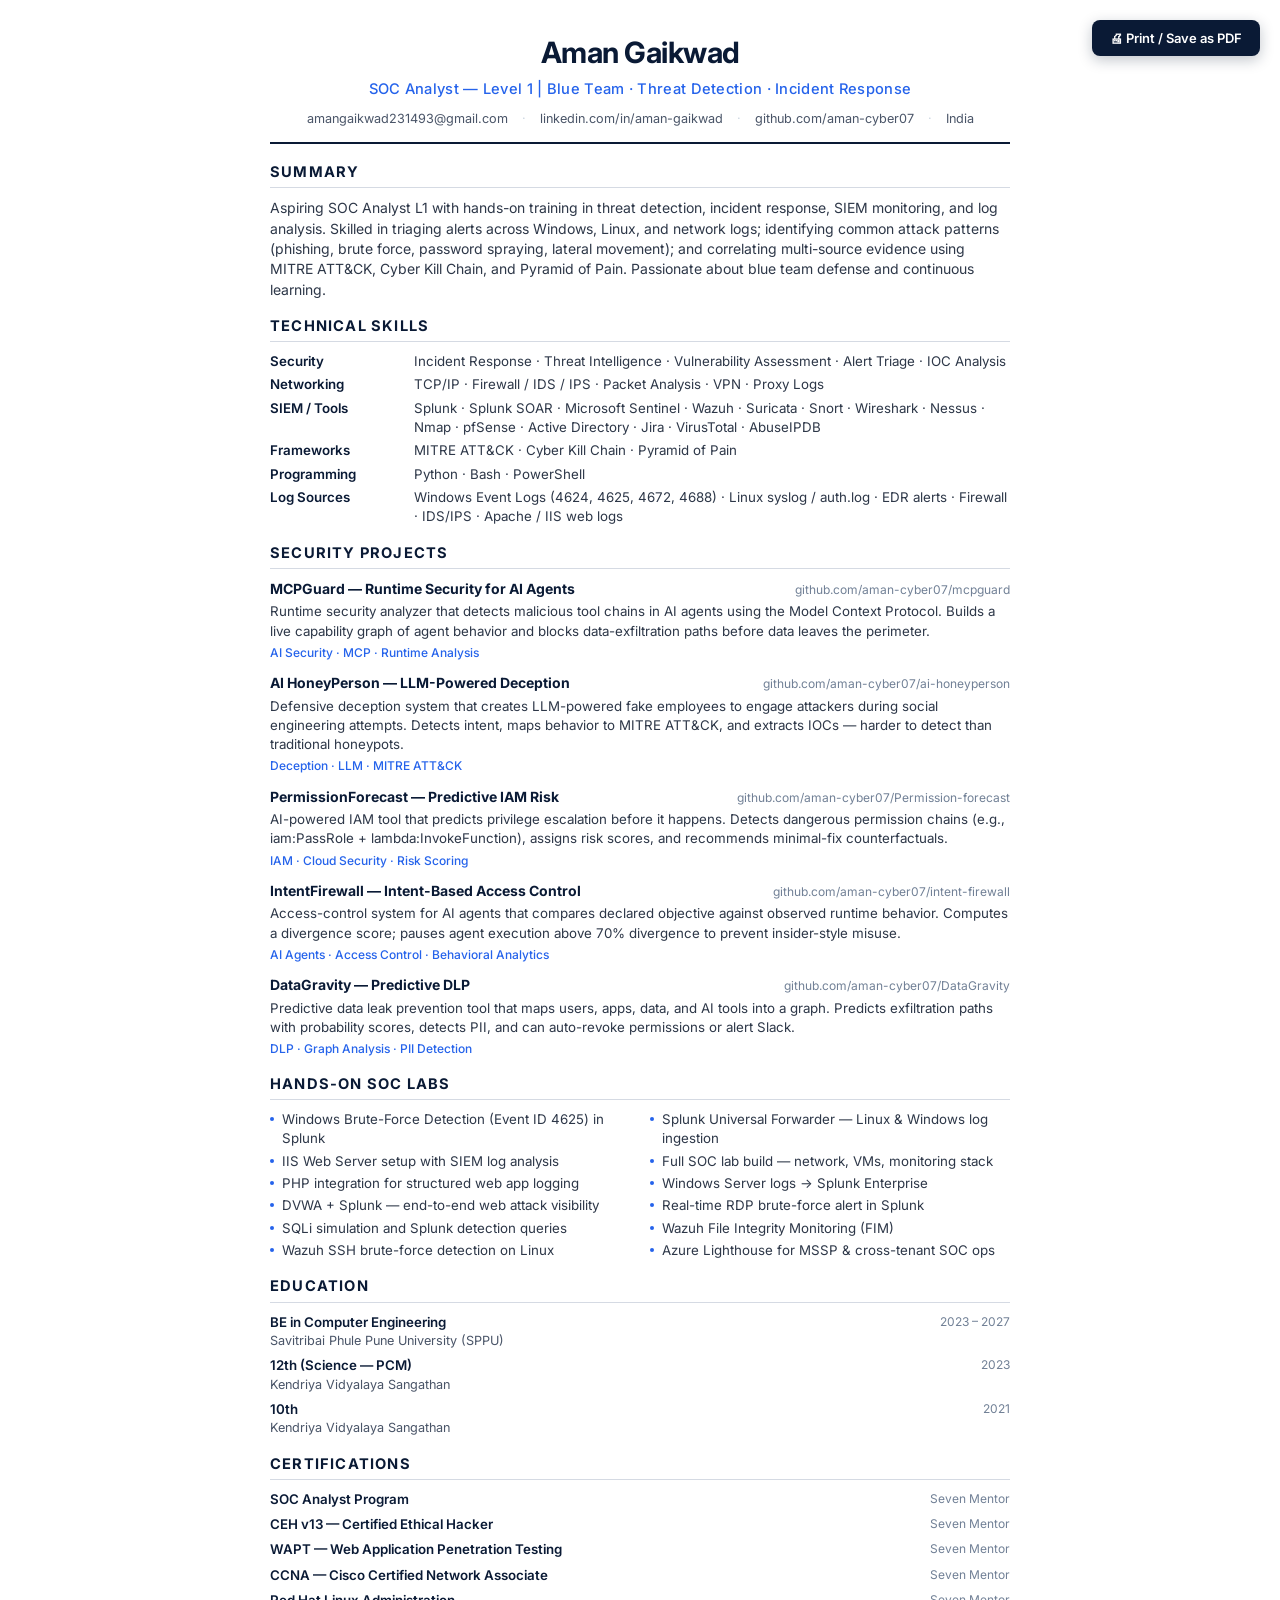
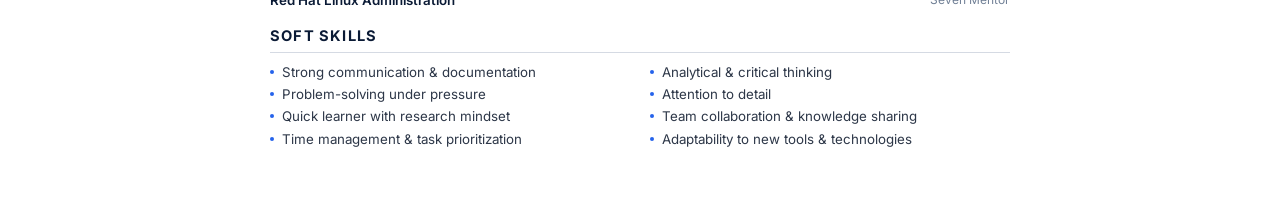
==== resume.html @ 291d3fa6 "Initial portfolio" ====
﻿<!DOCTYPE html>
<html lang="en">
<head>
<meta charset="UTF-8" />
<title>Aman Gaikwad — SOC Analyst L1</title>
<link href="https://fonts.googleapis.com/css2?family=Inter:wght@400;500;600;700&display=swap" rel="stylesheet">
<style>
  * { margin: 0; padding: 0; box-sizing: border-box; }
  @page { size: A4; margin: 12mm; }
  body {
    font-family: 'Inter', -apple-system, sans-serif;
    color: #1c2333;
    font-size: 10.5pt;
    line-height: 1.45;
    background: #fff;
    padding: 32px 40px;
    max-width: 820px;
    margin: 0 auto;
  }
  @media print {
    body { padding: 0; font-size: 10pt; }
    .no-print { display: none !important; }
  }

  header { text-align: center; border-bottom: 2px solid #0a1a35; padding-bottom: 14px; margin-bottom: 18px; }
  h1 { font-size: 22pt; font-weight: 700; letter-spacing: -0.5px; color: #0a1a35; margin-bottom: 4px; }
  .role { font-size: 11pt; font-weight: 500; color: #2563eb; letter-spacing: 0.3px; margin-bottom: 10px; }
  .contact { font-size: 9.5pt; color: #4a5568; display: flex; flex-wrap: wrap; justify-content: center; gap: 6px 14px; }
  .contact a { color: #4a5568; text-decoration: none; }
  .contact a:hover { color: #2563eb; }
  .contact .sep { color: #cbd5e0; }

  section { margin-bottom: 16px; }
  h2 {
    font-size: 11pt;
    font-weight: 700;
    letter-spacing: 1.2px;
    text-transform: uppercase;
    color: #0a1a35;
    border-bottom: 1px solid #d5dae3;
    padding-bottom: 4px;
    margin-bottom: 10px;
  }

  .summary { font-size: 10.5pt; color: #2d3748; }

  .skills { display: grid; grid-template-columns: 130px 1fr; gap: 4px 14px; }
  .skills dt { font-weight: 600; color: #0a1a35; font-size: 10pt; }
  .skills dd { color: #2d3748; font-size: 10pt; }

  .item { margin-bottom: 12px; }
  .item:last-child { margin-bottom: 0; }
  .item-head {
    display: flex;
    justify-content: space-between;
    align-items: baseline;
    gap: 10px;
    margin-bottom: 3px;
  }
  .item-title { font-weight: 700; color: #0a1a35; font-size: 10.5pt; }
  .item-meta { font-size: 9pt; color: #718096; }
  .item-desc { font-size: 10pt; color: #2d3748; margin-bottom: 3px; }
  .item-tags { font-size: 9pt; color: #2563eb; font-weight: 500; }

  .labs-grid {
    display: grid;
    grid-template-columns: 1fr 1fr;
    gap: 3px 20px;
    font-size: 10pt;
  }
  .labs-grid li {
    list-style: none;
    color: #2d3748;
    padding-left: 12px;
    position: relative;
  }
  .labs-grid li::before {
    content: '';
    position: absolute;
    left: 0; top: 7px;
    width: 4px; height: 4px;
    border-radius: 50%;
    background: #2563eb;
  }

  .edu-list { display: grid; gap: 6px; }
  .edu-item { display: flex; justify-content: space-between; gap: 10px; }
  .edu-title { font-weight: 600; color: #0a1a35; font-size: 10pt; }
  .edu-sub { color: #4a5568; font-size: 9.5pt; }
  .edu-meta { color: #718096; font-size: 9pt; white-space: nowrap; }

  .no-print {
    position: fixed;
    top: 20px;
    right: 20px;
    background: #0a1a35;
    color: #fff;
    border: none;
    padding: 10px 18px;
    border-radius: 8px;
    font-family: inherit;
    font-size: 13px;
    font-weight: 600;
    cursor: pointer;
    box-shadow: 0 4px 14px rgba(10,26,53,0.25);
    z-index: 999;
  }
  .no-print:hover { background: #142a4d; }
</style>
</head>
<body>

<button class="no-print" onclick="window.print()">🖨 Print / Save as PDF</button>

<header>
  <h1>Aman Gaikwad</h1>
  <div class="role">SOC Analyst — Level 1 | Blue Team · Threat Detection · Incident Response</div>
  <div class="contact">
    <a href="mailto:amangaikwad231493@gmail.com">amangaikwad231493@gmail.com</a>
    <span class="sep">·</span>
    <a href="https://www.linkedin.com/in/aman-gaikwad-a94353327" target="_blank">linkedin.com/in/aman-gaikwad</a>
    <span class="sep">·</span>
    <a href="https://github.com/aman-cyber07" target="_blank">github.com/aman-cyber07</a>
    <span class="sep">·</span>
    <span>India</span>
  </div>
</header>

<section>
  <h2>Summary</h2>
  <p class="summary">
    Aspiring SOC Analyst L1 with hands-on training in threat detection, incident response, SIEM monitoring, and log analysis. Skilled in triaging alerts across Windows, Linux, and network logs; identifying common attack patterns (phishing, brute force, password spraying, lateral movement); and correlating multi-source evidence using MITRE ATT&amp;CK, Cyber Kill Chain, and Pyramid of Pain. Passionate about blue team defense and continuous learning.
  </p>
</section>

<section>
  <h2>Technical Skills</h2>
  <dl class="skills">
    <dt>Security</dt>
    <dd>Incident Response · Threat Intelligence · Vulnerability Assessment · Alert Triage · IOC Analysis</dd>

    <dt>Networking</dt>
    <dd>TCP/IP · Firewall / IDS / IPS · Packet Analysis · VPN · Proxy Logs</dd>

    <dt>SIEM / Tools</dt>
    <dd>Splunk · Splunk SOAR · Microsoft Sentinel · Wazuh · Suricata · Snort · Wireshark · Nessus · Nmap · pfSense · Active Directory · Jira · VirusTotal · AbuseIPDB</dd>

    <dt>Frameworks</dt>
    <dd>MITRE ATT&amp;CK · Cyber Kill Chain · Pyramid of Pain</dd>

    <dt>Programming</dt>
    <dd>Python · Bash · PowerShell</dd>

    <dt>Log Sources</dt>
    <dd>Windows Event Logs (4624, 4625, 4672, 4688) · Linux syslog / auth.log · EDR alerts · Firewall · IDS/IPS · Apache / IIS web logs</dd>
  </dl>
</section>

<section>
  <h2>Security Projects</h2>

  <div class="item">
    <div class="item-head">
      <div class="item-title">MCPGuard — Runtime Security for AI Agents</div>
      <div class="item-meta">github.com/aman-cyber07/mcpguard</div>
    </div>
    <div class="item-desc">
      Runtime security analyzer that detects malicious tool chains in AI agents using the Model Context Protocol. Builds a live capability graph of agent behavior and blocks data-exfiltration paths before data leaves the perimeter.
    </div>
    <div class="item-tags">AI Security · MCP · Runtime Analysis</div>
  </div>

  <div class="item">
    <div class="item-head">
      <div class="item-title">AI HoneyPerson — LLM-Powered Deception</div>
      <div class="item-meta">github.com/aman-cyber07/ai-honeyperson</div>
    </div>
    <div class="item-desc">
      Defensive deception system that creates LLM-powered fake employees to engage attackers during social engineering attempts. Detects intent, maps behavior to MITRE ATT&amp;CK, and extracts IOCs — harder to detect than traditional honeypots.
    </div>
    <div class="item-tags">Deception · LLM · MITRE ATT&amp;CK</div>
  </div>

  <div class="item">
    <div class="item-head">
      <div class="item-title">PermissionForecast — Predictive IAM Risk</div>
      <div class="item-meta">github.com/aman-cyber07/Permission-forecast</div>
    </div>
    <div class="item-desc">
      AI-powered IAM tool that predicts privilege escalation before it happens. Detects dangerous permission chains (e.g., iam:PassRole + lambda:InvokeFunction), assigns risk scores, and recommends minimal-fix counterfactuals.
    </div>
    <div class="item-tags">IAM · Cloud Security · Risk Scoring</div>
  </div>

  <div class="item">
    <div class="item-head">
      <div class="item-title">IntentFirewall — Intent-Based Access Control</div>
      <div class="item-meta">github.com/aman-cyber07/intent-firewall</div>
    </div>
    <div class="item-desc">
      Access-control system for AI agents that compares declared objective against observed runtime behavior. Computes a divergence score; pauses agent execution above 70% divergence to prevent insider-style misuse.
    </div>
    <div class="item-tags">AI Agents · Access Control · Behavioral Analytics</div>
  </div>

  <div class="item">
    <div class="item-head">
      <div class="item-title">DataGravity — Predictive DLP</div>
      <div class="item-meta">github.com/aman-cyber07/DataGravity</div>
    </div>
    <div class="item-desc">
      Predictive data leak prevention tool that maps users, apps, data, and AI tools into a graph. Predicts exfiltration paths with probability scores, detects PII, and can auto-revoke permissions or alert Slack.
    </div>
    <div class="item-tags">DLP · Graph Analysis · PII Detection</div>
  </div>
</section>

<section>
  <h2>Hands-On SOC Labs</h2>
  <ul class="labs-grid">
    <li>Windows Brute-Force Detection (Event ID 4625) in Splunk</li>
    <li>Splunk Universal Forwarder — Linux &amp; Windows log ingestion</li>
    <li>IIS Web Server setup with SIEM log analysis</li>
    <li>Full SOC lab build — network, VMs, monitoring stack</li>
    <li>PHP integration for structured web app logging</li>
    <li>Windows Server logs → Splunk Enterprise</li>
    <li>DVWA + Splunk — end-to-end web attack visibility</li>
    <li>Real-time RDP brute-force alert in Splunk</li>
    <li>SQLi simulation and Splunk detection queries</li>
    <li>Wazuh File Integrity Monitoring (FIM)</li>
    <li>Wazuh SSH brute-force detection on Linux</li>
    <li>Azure Lighthouse for MSSP &amp; cross-tenant SOC ops</li>
  </ul>
</section>

<section>
  <h2>Education</h2>
  <div class="edu-list">
    <div class="edu-item">
      <div>
        <div class="edu-title">BE in Computer Engineering</div>
        <div class="edu-sub">Savitribai Phule Pune University (SPPU)</div>
      </div>
      <div class="edu-meta">2023 – 2027</div>
    </div>
    <div class="edu-item">
      <div>
        <div class="edu-title">12th (Science — PCM)</div>
        <div class="edu-sub">Kendriya Vidyalaya Sangathan</div>
      </div>
      <div class="edu-meta">2023</div>
    </div>
    <div class="edu-item">
      <div>
        <div class="edu-title">10th</div>
        <div class="edu-sub">Kendriya Vidyalaya Sangathan</div>
      </div>
      <div class="edu-meta">2021</div>
    </div>
  </div>
</section>

<section>
  <h2>Certifications</h2>
  <div class="edu-list">
    <div class="edu-item">
      <div class="edu-title">SOC Analyst Program</div>
      <div class="edu-meta">Seven Mentor</div>
    </div>
    <div class="edu-item">
      <div class="edu-title">CEH v13 — Certified Ethical Hacker</div>
      <div class="edu-meta">Seven Mentor</div>
    </div>
    <div class="edu-item">
      <div class="edu-title">WAPT — Web Application Penetration Testing</div>
      <div class="edu-meta">Seven Mentor</div>
    </div>
    <div class="edu-item">
      <div class="edu-title">CCNA — Cisco Certified Network Associate</div>
      <div class="edu-meta">Seven Mentor</div>
    </div>
    <div class="edu-item">
      <div class="edu-title">Red Hat Linux Administration</div>
      <div class="edu-meta">Seven Mentor</div>
    </div>
  </div>
</section>


<!-- SOFT SKILLS -->
<section>
  <h2>Soft Skills</h2>
  <ul class="labs-grid">
    <li>Strong communication &amp; documentation</li>
    <li>Analytical &amp; critical thinking</li>
    <li>Problem-solving under pressure</li>
    <li>Attention to detail</li>
    <li>Quick learner with research mindset</li>
    <li>Team collaboration &amp; knowledge sharing</li>
    <li>Time management &amp; task prioritization</li>
    <li>Adaptability to new tools &amp; technologies</li>
  </ul>
</section>
</body>
</html>
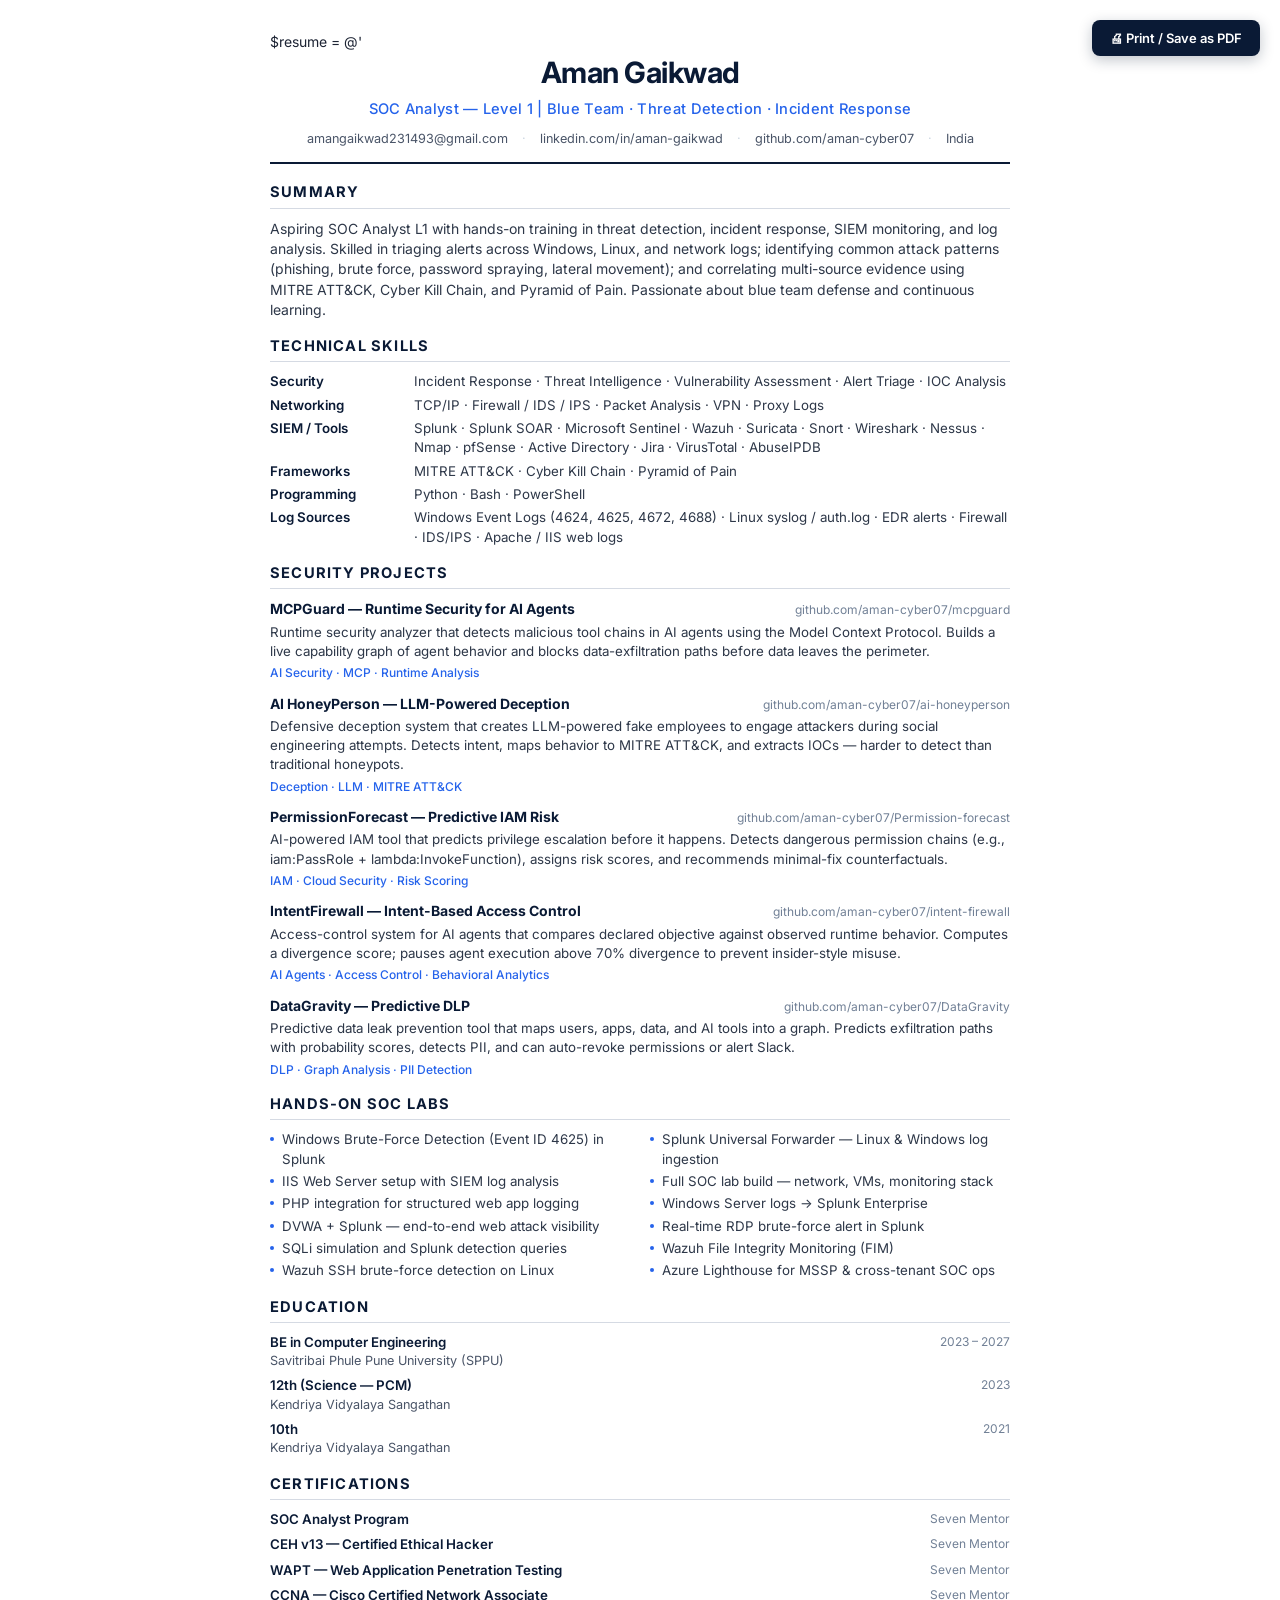
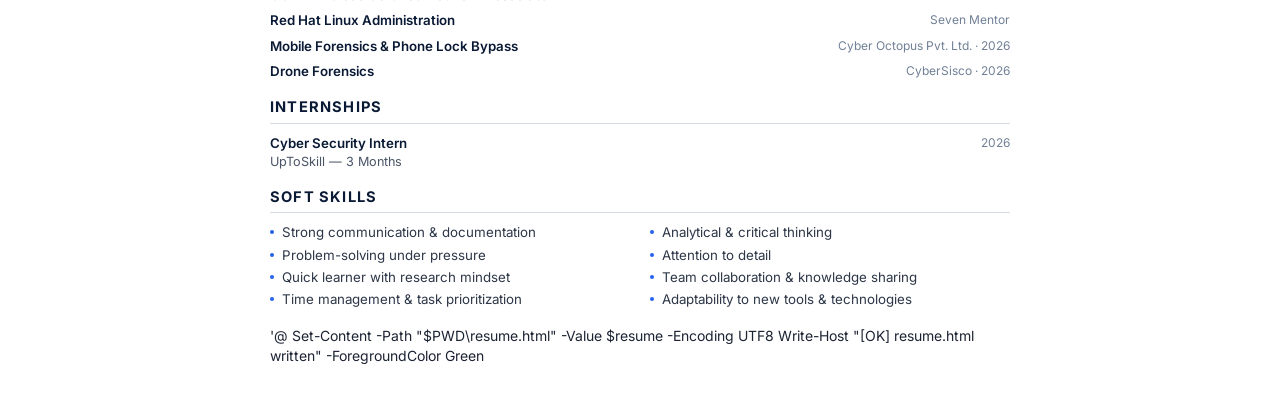
==== commit 8d44b3b9: "Update resume.html" ====
--- a/resume.html
+++ b/resume.html
@@ -1,4 +1,5 @@
-﻿<!DOCTYPE html>
+$resume = @'
+<!DOCTYPE html>
 <html lang="en">
 <head>
 <meta charset="UTF-8" />
@@ -7,104 +8,36 @@
 <style>
   * { margin: 0; padding: 0; box-sizing: border-box; }
   @page { size: A4; margin: 12mm; }
-  body {
-    font-family: 'Inter', -apple-system, sans-serif;
-    color: #1c2333;
-    font-size: 10.5pt;
-    line-height: 1.45;
-    background: #fff;
-    padding: 32px 40px;
-    max-width: 820px;
-    margin: 0 auto;
-  }
-  @media print {
-    body { padding: 0; font-size: 10pt; }
-    .no-print { display: none !important; }
-  }
-
+  body { font-family: 'Inter', -apple-system, sans-serif; color: #1c2333; font-size: 10.5pt; line-height: 1.45; background: #fff; padding: 32px 40px; max-width: 820px; margin: 0 auto; }
+  @media print { body { padding: 0; font-size: 10pt; } .no-print { display: none !important; } }
   header { text-align: center; border-bottom: 2px solid #0a1a35; padding-bottom: 14px; margin-bottom: 18px; }
   h1 { font-size: 22pt; font-weight: 700; letter-spacing: -0.5px; color: #0a1a35; margin-bottom: 4px; }
   .role { font-size: 11pt; font-weight: 500; color: #2563eb; letter-spacing: 0.3px; margin-bottom: 10px; }
   .contact { font-size: 9.5pt; color: #4a5568; display: flex; flex-wrap: wrap; justify-content: center; gap: 6px 14px; }
   .contact a { color: #4a5568; text-decoration: none; }
-  .contact a:hover { color: #2563eb; }
   .contact .sep { color: #cbd5e0; }
-
   section { margin-bottom: 16px; }
-  h2 {
-    font-size: 11pt;
-    font-weight: 700;
-    letter-spacing: 1.2px;
-    text-transform: uppercase;
-    color: #0a1a35;
-    border-bottom: 1px solid #d5dae3;
-    padding-bottom: 4px;
-    margin-bottom: 10px;
-  }
-
+  h2 { font-size: 11pt; font-weight: 700; letter-spacing: 1.2px; text-transform: uppercase; color: #0a1a35; border-bottom: 1px solid #d5dae3; padding-bottom: 4px; margin-bottom: 10px; }
   .summary { font-size: 10.5pt; color: #2d3748; }
-
   .skills { display: grid; grid-template-columns: 130px 1fr; gap: 4px 14px; }
   .skills dt { font-weight: 600; color: #0a1a35; font-size: 10pt; }
   .skills dd { color: #2d3748; font-size: 10pt; }
-
   .item { margin-bottom: 12px; }
   .item:last-child { margin-bottom: 0; }
-  .item-head {
-    display: flex;
-    justify-content: space-between;
-    align-items: baseline;
-    gap: 10px;
-    margin-bottom: 3px;
-  }
+  .item-head { display: flex; justify-content: space-between; align-items: baseline; gap: 10px; margin-bottom: 3px; }
   .item-title { font-weight: 700; color: #0a1a35; font-size: 10.5pt; }
   .item-meta { font-size: 9pt; color: #718096; }
   .item-desc { font-size: 10pt; color: #2d3748; margin-bottom: 3px; }
   .item-tags { font-size: 9pt; color: #2563eb; font-weight: 500; }
-
-  .labs-grid {
-    display: grid;
-    grid-template-columns: 1fr 1fr;
-    gap: 3px 20px;
-    font-size: 10pt;
-  }
-  .labs-grid li {
-    list-style: none;
-    color: #2d3748;
-    padding-left: 12px;
-    position: relative;
-  }
-  .labs-grid li::before {
-    content: '';
-    position: absolute;
-    left: 0; top: 7px;
-    width: 4px; height: 4px;
-    border-radius: 50%;
-    background: #2563eb;
-  }
-
+  .labs-grid { display: grid; grid-template-columns: 1fr 1fr; gap: 3px 20px; font-size: 10pt; }
+  .labs-grid li { list-style: none; color: #2d3748; padding-left: 12px; position: relative; }
+  .labs-grid li::before { content: ''; position: absolute; left: 0; top: 7px; width: 4px; height: 4px; border-radius: 50%; background: #2563eb; }
   .edu-list { display: grid; gap: 6px; }
   .edu-item { display: flex; justify-content: space-between; gap: 10px; }
   .edu-title { font-weight: 600; color: #0a1a35; font-size: 10pt; }
   .edu-sub { color: #4a5568; font-size: 9.5pt; }
   .edu-meta { color: #718096; font-size: 9pt; white-space: nowrap; }
-
-  .no-print {
-    position: fixed;
-    top: 20px;
-    right: 20px;
-    background: #0a1a35;
-    color: #fff;
-    border: none;
-    padding: 10px 18px;
-    border-radius: 8px;
-    font-family: inherit;
-    font-size: 13px;
-    font-weight: 600;
-    cursor: pointer;
-    box-shadow: 0 4px 14px rgba(10,26,53,0.25);
-    z-index: 999;
-  }
+  .no-print { position: fixed; top: 20px; right: 20px; background: #0a1a35; color: #fff; border: none; padding: 10px 18px; border-radius: 8px; font-family: inherit; font-size: 13px; font-weight: 600; cursor: pointer; box-shadow: 0 4px 14px rgba(10,26,53,0.25); z-index: 999; }
   .no-print:hover { background: #142a4d; }
 </style>
 </head>
@@ -128,9 +61,7 @@
 
 <section>
   <h2>Summary</h2>
-  <p class="summary">
-    Aspiring SOC Analyst L1 with hands-on training in threat detection, incident response, SIEM monitoring, and log analysis. Skilled in triaging alerts across Windows, Linux, and network logs; identifying common attack patterns (phishing, brute force, password spraying, lateral movement); and correlating multi-source evidence using MITRE ATT&amp;CK, Cyber Kill Chain, and Pyramid of Pain. Passionate about blue team defense and continuous learning.
-  </p>
+  <p class="summary">Aspiring SOC Analyst L1 with hands-on training in threat detection, incident response, SIEM monitoring, and log analysis. Skilled in triaging alerts across Windows, Linux, and network logs; identifying common attack patterns (phishing, brute force, password spraying, lateral movement); and correlating multi-source evidence using MITRE ATT&amp;CK, Cyber Kill Chain, and Pyramid of Pain. Passionate about blue team defense and continuous learning.</p>
 </section>
 
 <section>
@@ -138,19 +69,14 @@
   <dl class="skills">
     <dt>Security</dt>
     <dd>Incident Response · Threat Intelligence · Vulnerability Assessment · Alert Triage · IOC Analysis</dd>
-
     <dt>Networking</dt>
     <dd>TCP/IP · Firewall / IDS / IPS · Packet Analysis · VPN · Proxy Logs</dd>
-
     <dt>SIEM / Tools</dt>
     <dd>Splunk · Splunk SOAR · Microsoft Sentinel · Wazuh · Suricata · Snort · Wireshark · Nessus · Nmap · pfSense · Active Directory · Jira · VirusTotal · AbuseIPDB</dd>
-
     <dt>Frameworks</dt>
     <dd>MITRE ATT&amp;CK · Cyber Kill Chain · Pyramid of Pain</dd>
-
     <dt>Programming</dt>
     <dd>Python · Bash · PowerShell</dd>
-
     <dt>Log Sources</dt>
     <dd>Windows Event Logs (4624, 4625, 4672, 4688) · Linux syslog / auth.log · EDR alerts · Firewall · IDS/IPS · Apache / IIS web logs</dd>
   </dl>
@@ -158,59 +84,29 @@
 
 <section>
   <h2>Security Projects</h2>
-
   <div class="item">
-    <div class="item-head">
-      <div class="item-title">MCPGuard — Runtime Security for AI Agents</div>
-      <div class="item-meta">github.com/aman-cyber07/mcpguard</div>
-    </div>
-    <div class="item-desc">
-      Runtime security analyzer that detects malicious tool chains in AI agents using the Model Context Protocol. Builds a live capability graph of agent behavior and blocks data-exfiltration paths before data leaves the perimeter.
-    </div>
+    <div class="item-head"><div class="item-title">MCPGuard — Runtime Security for AI Agents</div><div class="item-meta">github.com/aman-cyber07/mcpguard</div></div>
+    <div class="item-desc">Runtime security analyzer that detects malicious tool chains in AI agents using the Model Context Protocol. Builds a live capability graph of agent behavior and blocks data-exfiltration paths before data leaves the perimeter.</div>
     <div class="item-tags">AI Security · MCP · Runtime Analysis</div>
   </div>
-
   <div class="item">
-    <div class="item-head">
-      <div class="item-title">AI HoneyPerson — LLM-Powered Deception</div>
-      <div class="item-meta">github.com/aman-cyber07/ai-honeyperson</div>
-    </div>
-    <div class="item-desc">
-      Defensive deception system that creates LLM-powered fake employees to engage attackers during social engineering attempts. Detects intent, maps behavior to MITRE ATT&amp;CK, and extracts IOCs — harder to detect than traditional honeypots.
-    </div>
+    <div class="item-head"><div class="item-title">AI HoneyPerson — LLM-Powered Deception</div><div class="item-meta">github.com/aman-cyber07/ai-honeyperson</div></div>
+    <div class="item-desc">Defensive deception system that creates LLM-powered fake employees to engage attackers during social engineering attempts. Detects intent, maps behavior to MITRE ATT&amp;CK, and extracts IOCs — harder to detect than traditional honeypots.</div>
     <div class="item-tags">Deception · LLM · MITRE ATT&amp;CK</div>
   </div>
-
   <div class="item">
-    <div class="item-head">
-      <div class="item-title">PermissionForecast — Predictive IAM Risk</div>
-      <div class="item-meta">github.com/aman-cyber07/Permission-forecast</div>
-    </div>
-    <div class="item-desc">
-      AI-powered IAM tool that predicts privilege escalation before it happens. Detects dangerous permission chains (e.g., iam:PassRole + lambda:InvokeFunction), assigns risk scores, and recommends minimal-fix counterfactuals.
-    </div>
+    <div class="item-head"><div class="item-title">PermissionForecast — Predictive IAM Risk</div><div class="item-meta">github.com/aman-cyber07/Permission-forecast</div></div>
+    <div class="item-desc">AI-powered IAM tool that predicts privilege escalation before it happens. Detects dangerous permission chains (e.g., iam:PassRole + lambda:InvokeFunction), assigns risk scores, and recommends minimal-fix counterfactuals.</div>
     <div class="item-tags">IAM · Cloud Security · Risk Scoring</div>
   </div>
-
   <div class="item">
-    <div class="item-head">
-      <div class="item-title">IntentFirewall — Intent-Based Access Control</div>
-      <div class="item-meta">github.com/aman-cyber07/intent-firewall</div>
-    </div>
-    <div class="item-desc">
-      Access-control system for AI agents that compares declared objective against observed runtime behavior. Computes a divergence score; pauses agent execution above 70% divergence to prevent insider-style misuse.
-    </div>
+    <div class="item-head"><div class="item-title">IntentFirewall — Intent-Based Access Control</div><div class="item-meta">github.com/aman-cyber07/intent-firewall</div></div>
+    <div class="item-desc">Access-control system for AI agents that compares declared objective against observed runtime behavior. Computes a divergence score; pauses agent execution above 70% divergence to prevent insider-style misuse.</div>
     <div class="item-tags">AI Agents · Access Control · Behavioral Analytics</div>
   </div>
-
   <div class="item">
-    <div class="item-head">
-      <div class="item-title">DataGravity — Predictive DLP</div>
-      <div class="item-meta">github.com/aman-cyber07/DataGravity</div>
-    </div>
-    <div class="item-desc">
-      Predictive data leak prevention tool that maps users, apps, data, and AI tools into a graph. Predicts exfiltration paths with probability scores, detects PII, and can auto-revoke permissions or alert Slack.
-    </div>
+    <div class="item-head"><div class="item-title">DataGravity — Predictive DLP</div><div class="item-meta">github.com/aman-cyber07/DataGravity</div></div>
+    <div class="item-desc">Predictive data leak prevention tool that maps users, apps, data, and AI tools into a graph. Predicts exfiltration paths with probability scores, detects PII, and can auto-revoke permissions or alert Slack.</div>
     <div class="item-tags">DLP · Graph Analysis · PII Detection</div>
   </div>
 </section>
@@ -236,58 +132,32 @@
 <section>
   <h2>Education</h2>
   <div class="edu-list">
-    <div class="edu-item">
-      <div>
-        <div class="edu-title">BE in Computer Engineering</div>
-        <div class="edu-sub">Savitribai Phule Pune University (SPPU)</div>
-      </div>
-      <div class="edu-meta">2023 – 2027</div>
-    </div>
-    <div class="edu-item">
-      <div>
-        <div class="edu-title">12th (Science — PCM)</div>
-        <div class="edu-sub">Kendriya Vidyalaya Sangathan</div>
-      </div>
-      <div class="edu-meta">2023</div>
-    </div>
-    <div class="edu-item">
-      <div>
-        <div class="edu-title">10th</div>
-        <div class="edu-sub">Kendriya Vidyalaya Sangathan</div>
-      </div>
-      <div class="edu-meta">2021</div>
-    </div>
+    <div class="edu-item"><div><div class="edu-title">BE in Computer Engineering</div><div class="edu-sub">Savitribai Phule Pune University (SPPU)</div></div><div class="edu-meta">2023 – 2027</div></div>
+    <div class="edu-item"><div><div class="edu-title">12th (Science — PCM)</div><div class="edu-sub">Kendriya Vidyalaya Sangathan</div></div><div class="edu-meta">2023</div></div>
+    <div class="edu-item"><div><div class="edu-title">10th</div><div class="edu-sub">Kendriya Vidyalaya Sangathan</div></div><div class="edu-meta">2021</div></div>
   </div>
 </section>
 
 <section>
   <h2>Certifications</h2>
   <div class="edu-list">
-    <div class="edu-item">
-      <div class="edu-title">SOC Analyst Program</div>
-      <div class="edu-meta">Seven Mentor</div>
-    </div>
-    <div class="edu-item">
-      <div class="edu-title">CEH v13 — Certified Ethical Hacker</div>
-      <div class="edu-meta">Seven Mentor</div>
-    </div>
-    <div class="edu-item">
-      <div class="edu-title">WAPT — Web Application Penetration Testing</div>
-      <div class="edu-meta">Seven Mentor</div>
-    </div>
-    <div class="edu-item">
-      <div class="edu-title">CCNA — Cisco Certified Network Associate</div>
-      <div class="edu-meta">Seven Mentor</div>
-    </div>
-    <div class="edu-item">
-      <div class="edu-title">Red Hat Linux Administration</div>
-      <div class="edu-meta">Seven Mentor</div>
-    </div>
+    <div class="edu-item"><div class="edu-title">SOC Analyst Program</div><div class="edu-meta">Seven Mentor</div></div>
+    <div class="edu-item"><div class="edu-title">CEH v13 — Certified Ethical Hacker</div><div class="edu-meta">Seven Mentor</div></div>
+    <div class="edu-item"><div class="edu-title">WAPT — Web Application Penetration Testing</div><div class="edu-meta">Seven Mentor</div></div>
+    <div class="edu-item"><div class="edu-title">CCNA — Cisco Certified Network Associate</div><div class="edu-meta">Seven Mentor</div></div>
+    <div class="edu-item"><div class="edu-title">Red Hat Linux Administration</div><div class="edu-meta">Seven Mentor</div></div>
+    <div class="edu-item"><div class="edu-title">Mobile Forensics &amp; Phone Lock Bypass</div><div class="edu-meta">Cyber Octopus Pvt. Ltd. · 2026</div></div>
+    <div class="edu-item"><div class="edu-title">Drone Forensics</div><div class="edu-meta">CyberSisco · 2026</div></div>
   </div>
 </section>
 
+<section>
+  <h2>Internships</h2>
+  <div class="edu-list">
+    <div class="edu-item"><div><div class="edu-title">Cyber Security Intern</div><div class="edu-sub">UpToSkill — 3 Months</div></div><div class="edu-meta">2026</div></div>
+  </div>
+</section>
 
-<!-- SOFT SKILLS -->
 <section>
   <h2>Soft Skills</h2>
   <ul class="labs-grid">
@@ -301,7 +171,10 @@
     <li>Adaptability to new tools &amp; technologies</li>
   </ul>
 </section>
+
 </body>
 </html>
+'@
 
-
+Set-Content -Path "$PWD\resume.html" -Value $resume -Encoding UTF8
+Write-Host "[OK] resume.html written" -ForegroundColor Green
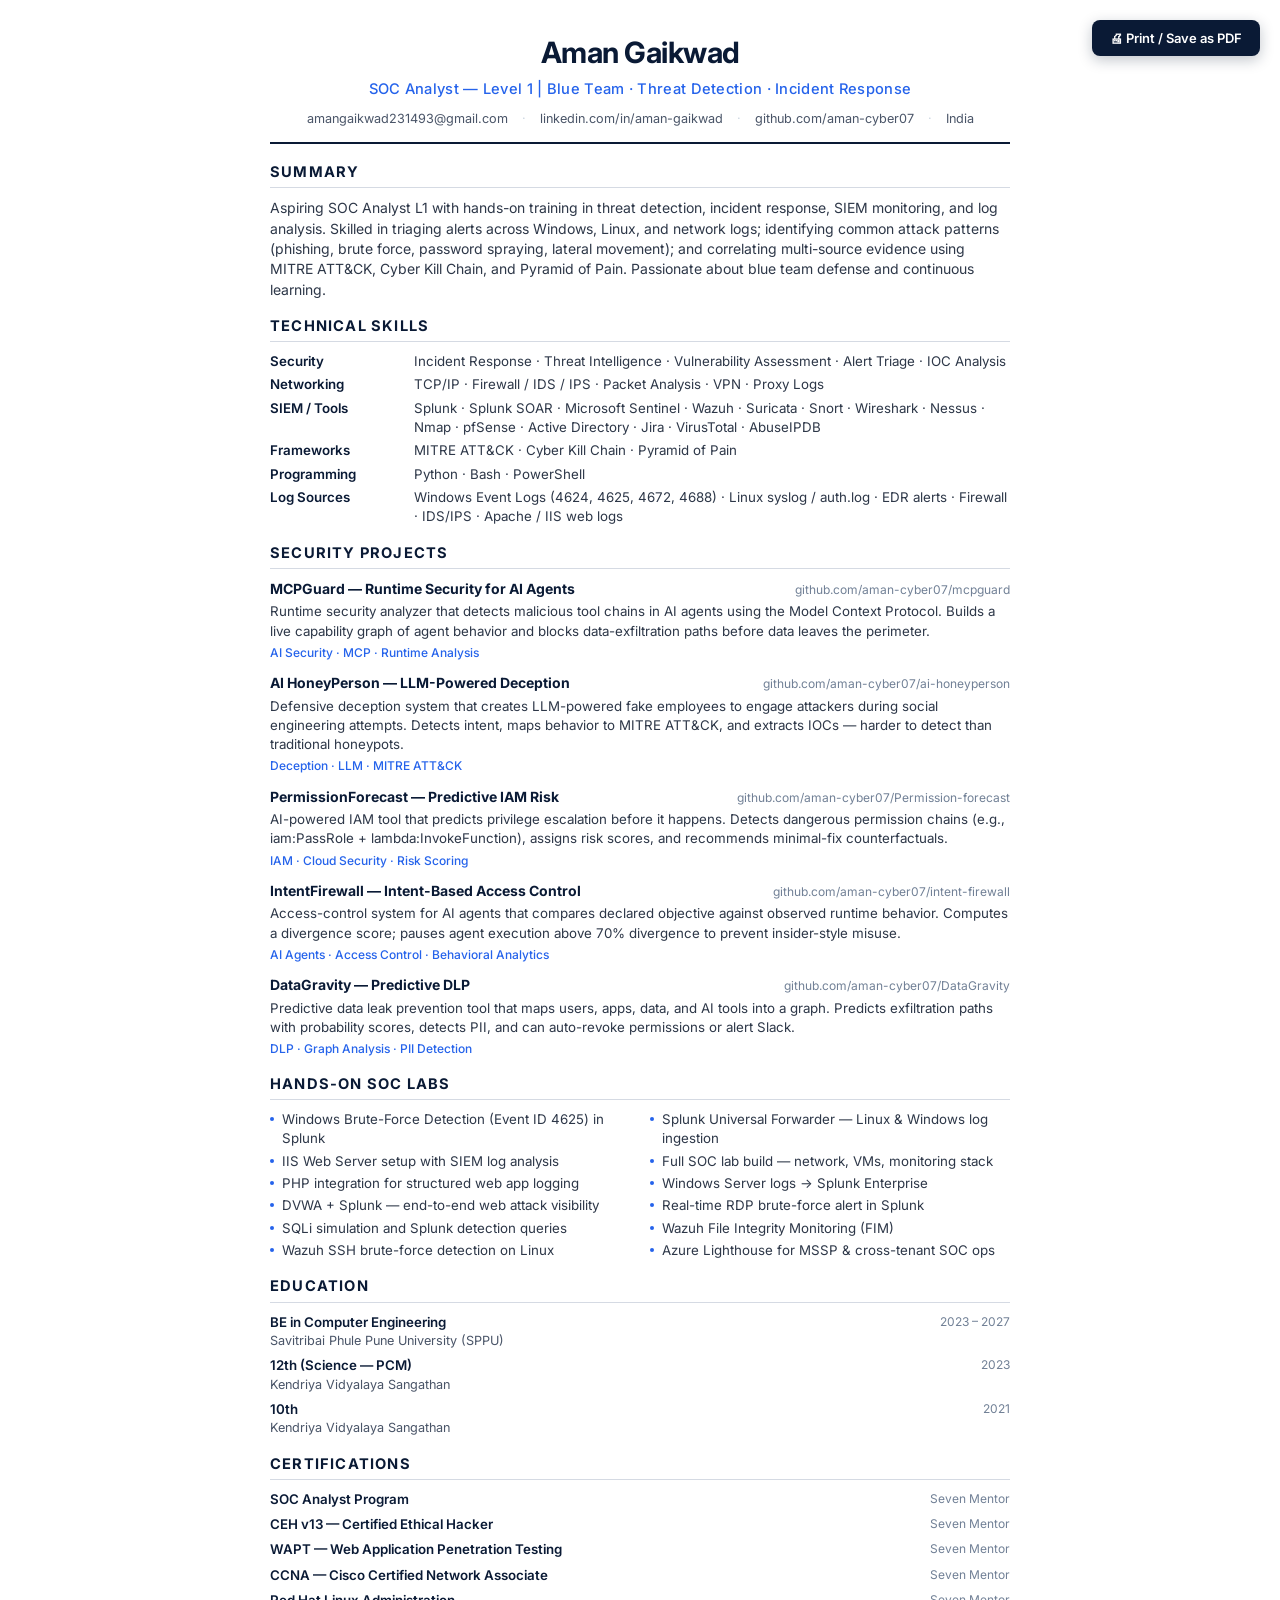
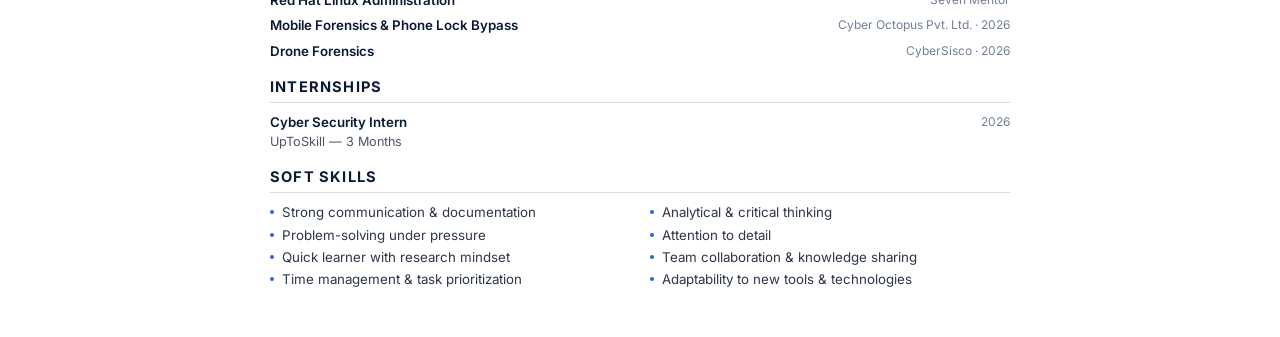
==== commit bc8a88be: "Update resume.html" ====
--- a/resume.html
+++ b/resume.html
@@ -1,4 +1,3 @@
-$resume = @'
 <!DOCTYPE html>
 <html lang="en">
 <head>
@@ -174,7 +173,3 @@
 
 </body>
 </html>
-'@
-
-Set-Content -Path "$PWD\resume.html" -Value $resume -Encoding UTF8
-Write-Host "[OK] resume.html written" -ForegroundColor Green
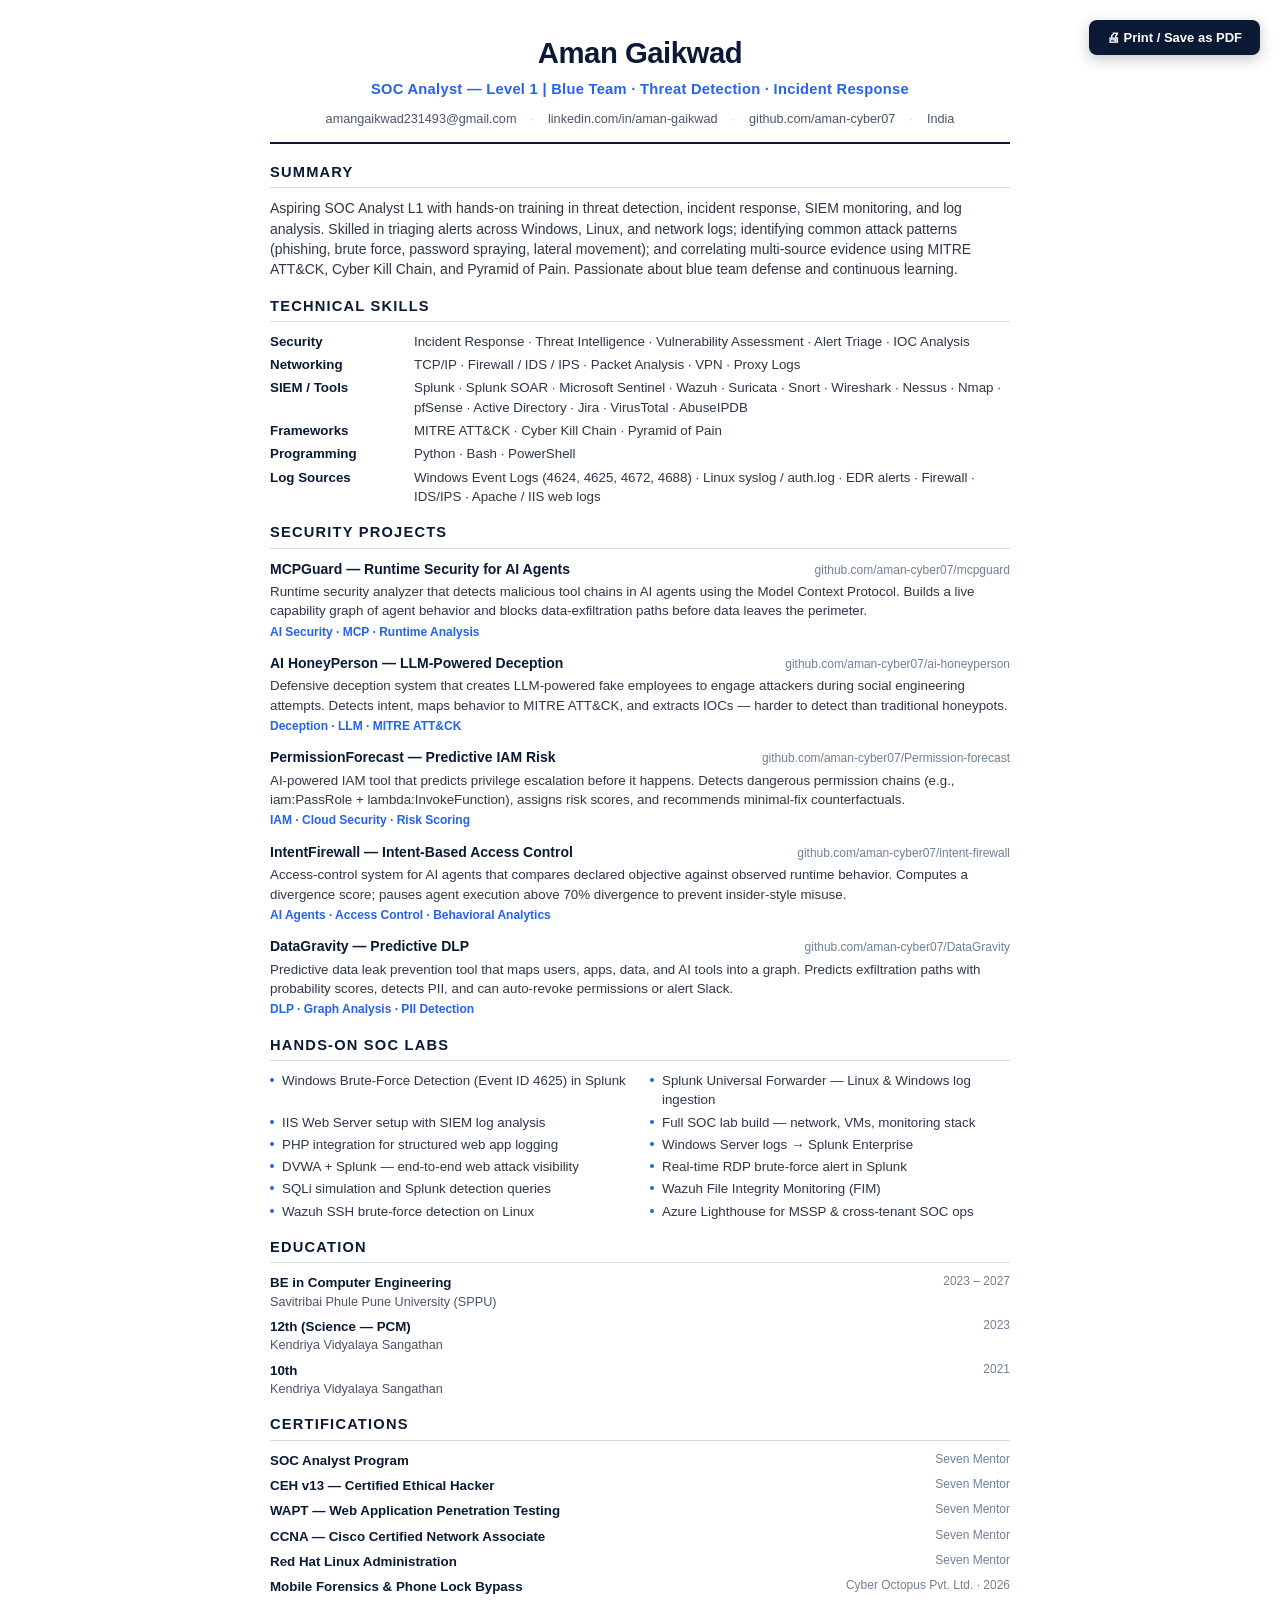
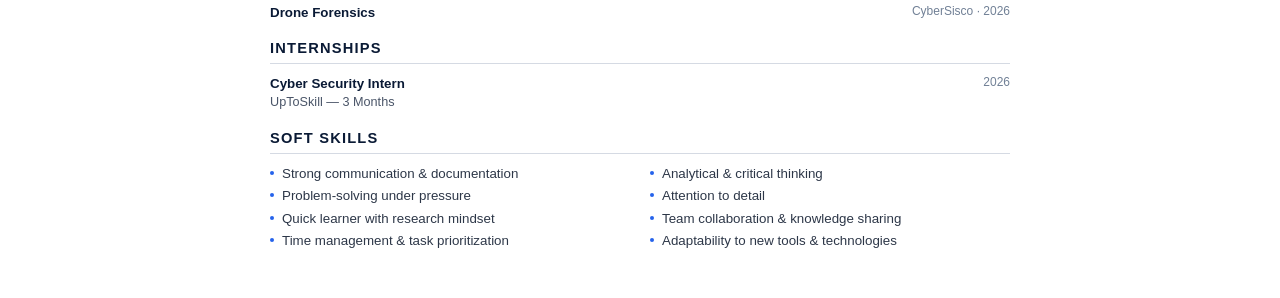
==== commit beb32f8e: "Update resume.html" ====
--- a/resume.html
+++ b/resume.html
@@ -3,40 +3,144 @@
 <head>
 <meta charset="UTF-8" />
 <title>Aman Gaikwad — SOC Analyst L1</title>
-<link href="https://fonts.googleapis.com/css2?family=Inter:wght@400;500;600;700&display=swap" rel="stylesheet">
 <style>
   * { margin: 0; padding: 0; box-sizing: border-box; }
   @page { size: A4; margin: 12mm; }
-  body { font-family: 'Inter', -apple-system, sans-serif; color: #1c2333; font-size: 10.5pt; line-height: 1.45; background: #fff; padding: 32px 40px; max-width: 820px; margin: 0 auto; }
-  @media print { body { padding: 0; font-size: 10pt; } .no-print { display: none !important; } }
-  header { text-align: center; border-bottom: 2px solid #0a1a35; padding-bottom: 14px; margin-bottom: 18px; }
-  h1 { font-size: 22pt; font-weight: 700; letter-spacing: -0.5px; color: #0a1a35; margin-bottom: 4px; }
-  .role { font-size: 11pt; font-weight: 500; color: #2563eb; letter-spacing: 0.3px; margin-bottom: 10px; }
-  .contact { font-size: 9.5pt; color: #4a5568; display: flex; flex-wrap: wrap; justify-content: center; gap: 6px 14px; }
+  body {
+    font-family: 'Calibri', 'Segoe UI', 'Helvetica Neue', Arial, sans-serif;
+    color: #1c2333;
+    font-size: 10.5pt;
+    line-height: 1.45;
+    background: #fff;
+    padding: 32px 40px;
+    max-width: 820px;
+    margin: 0 auto;
+  }
+  @media print {
+    body { padding: 0; font-size: 10pt; }
+    .no-print { display: none !important; }
+  }
+
+  /* HEADER */
+  header {
+    text-align: center;
+    border-bottom: 2px solid #0a1a35;
+    padding-bottom: 14px;
+    margin-bottom: 18px;
+  }
+  h1 {
+    font-size: 22pt;
+    font-weight: 700;
+    letter-spacing: -0.5px;
+    color: #0a1a35;
+    margin-bottom: 4px;
+  }
+  .role {
+    font-size: 11pt;
+    font-weight: 600;
+    color: #2563eb;
+    letter-spacing: 0.3px;
+    margin-bottom: 10px;
+  }
+  .contact {
+    font-size: 9.5pt;
+    color: #4a5568;
+    display: flex;
+    flex-wrap: wrap;
+    justify-content: center;
+    gap: 6px 14px;
+  }
   .contact a { color: #4a5568; text-decoration: none; }
   .contact .sep { color: #cbd5e0; }
+
+  /* SECTIONS */
   section { margin-bottom: 16px; }
-  h2 { font-size: 11pt; font-weight: 700; letter-spacing: 1.2px; text-transform: uppercase; color: #0a1a35; border-bottom: 1px solid #d5dae3; padding-bottom: 4px; margin-bottom: 10px; }
+  h2 {
+    font-size: 11pt;
+    font-weight: 700;
+    letter-spacing: 1.2px;
+    text-transform: uppercase;
+    color: #0a1a35;
+    border-bottom: 1px solid #d5dae3;
+    padding-bottom: 4px;
+    margin-bottom: 10px;
+  }
+
+  /* SUMMARY */
   .summary { font-size: 10.5pt; color: #2d3748; }
-  .skills { display: grid; grid-template-columns: 130px 1fr; gap: 4px 14px; }
-  .skills dt { font-weight: 600; color: #0a1a35; font-size: 10pt; }
+
+  /* SKILLS GRID */
+  .skills {
+    display: grid;
+    grid-template-columns: 130px 1fr;
+    gap: 4px 14px;
+  }
+  .skills dt { font-weight: 700; color: #0a1a35; font-size: 10pt; }
   .skills dd { color: #2d3748; font-size: 10pt; }
+
+  /* PROJECTS */
   .item { margin-bottom: 12px; }
   .item:last-child { margin-bottom: 0; }
-  .item-head { display: flex; justify-content: space-between; align-items: baseline; gap: 10px; margin-bottom: 3px; }
+  .item-head {
+    display: flex;
+    justify-content: space-between;
+    align-items: baseline;
+    gap: 10px;
+    margin-bottom: 3px;
+  }
   .item-title { font-weight: 700; color: #0a1a35; font-size: 10.5pt; }
   .item-meta { font-size: 9pt; color: #718096; }
   .item-desc { font-size: 10pt; color: #2d3748; margin-bottom: 3px; }
-  .item-tags { font-size: 9pt; color: #2563eb; font-weight: 500; }
-  .labs-grid { display: grid; grid-template-columns: 1fr 1fr; gap: 3px 20px; font-size: 10pt; }
-  .labs-grid li { list-style: none; color: #2d3748; padding-left: 12px; position: relative; }
-  .labs-grid li::before { content: ''; position: absolute; left: 0; top: 7px; width: 4px; height: 4px; border-radius: 50%; background: #2563eb; }
+  .item-tags { font-size: 9pt; color: #2563eb; font-weight: 600; }
+
+  /* LABS / SOFT SKILLS */
+  .labs-grid {
+    display: grid;
+    grid-template-columns: 1fr 1fr;
+    gap: 3px 20px;
+    font-size: 10pt;
+  }
+  .labs-grid li {
+    list-style: none;
+    color: #2d3748;
+    padding-left: 12px;
+    position: relative;
+  }
+  .labs-grid li::before {
+    content: '';
+    position: absolute;
+    left: 0;
+    top: 7px;
+    width: 4px;
+    height: 4px;
+    border-radius: 50%;
+    background: #2563eb;
+  }
+
+  /* EDU / CERTS */
   .edu-list { display: grid; gap: 6px; }
   .edu-item { display: flex; justify-content: space-between; gap: 10px; }
   .edu-title { font-weight: 600; color: #0a1a35; font-size: 10pt; }
   .edu-sub { color: #4a5568; font-size: 9.5pt; }
   .edu-meta { color: #718096; font-size: 9pt; white-space: nowrap; }
-  .no-print { position: fixed; top: 20px; right: 20px; background: #0a1a35; color: #fff; border: none; padding: 10px 18px; border-radius: 8px; font-family: inherit; font-size: 13px; font-weight: 600; cursor: pointer; box-shadow: 0 4px 14px rgba(10,26,53,0.25); z-index: 999; }
+
+  /* PRINT BUTTON */
+  .no-print {
+    position: fixed;
+    top: 20px;
+    right: 20px;
+    background: #0a1a35;
+    color: #fff;
+    border: none;
+    padding: 10px 18px;
+    border-radius: 8px;
+    font-family: inherit;
+    font-size: 13px;
+    font-weight: 600;
+    cursor: pointer;
+    box-shadow: 0 4px 14px rgba(10,26,53,0.25);
+    z-index: 999;
+  }
   .no-print:hover { background: #142a4d; }
 </style>
 </head>
@@ -60,7 +164,9 @@
 
 <section>
   <h2>Summary</h2>
-  <p class="summary">Aspiring SOC Analyst L1 with hands-on training in threat detection, incident response, SIEM monitoring, and log analysis. Skilled in triaging alerts across Windows, Linux, and network logs; identifying common attack patterns (phishing, brute force, password spraying, lateral movement); and correlating multi-source evidence using MITRE ATT&amp;CK, Cyber Kill Chain, and Pyramid of Pain. Passionate about blue team defense and continuous learning.</p>
+  <p class="summary">
+    Aspiring SOC Analyst L1 with hands-on training in threat detection, incident response, SIEM monitoring, and log analysis. Skilled in triaging alerts across Windows, Linux, and network logs; identifying common attack patterns (phishing, brute force, password spraying, lateral movement); and correlating multi-source evidence using MITRE ATT&amp;CK, Cyber Kill Chain, and Pyramid of Pain. Passionate about blue team defense and continuous learning.
+  </p>
 </section>
 
 <section>
@@ -68,14 +174,19 @@
   <dl class="skills">
     <dt>Security</dt>
     <dd>Incident Response · Threat Intelligence · Vulnerability Assessment · Alert Triage · IOC Analysis</dd>
+
     <dt>Networking</dt>
     <dd>TCP/IP · Firewall / IDS / IPS · Packet Analysis · VPN · Proxy Logs</dd>
+
     <dt>SIEM / Tools</dt>
     <dd>Splunk · Splunk SOAR · Microsoft Sentinel · Wazuh · Suricata · Snort · Wireshark · Nessus · Nmap · pfSense · Active Directory · Jira · VirusTotal · AbuseIPDB</dd>
+
     <dt>Frameworks</dt>
     <dd>MITRE ATT&amp;CK · Cyber Kill Chain · Pyramid of Pain</dd>
+
     <dt>Programming</dt>
     <dd>Python · Bash · PowerShell</dd>
+
     <dt>Log Sources</dt>
     <dd>Windows Event Logs (4624, 4625, 4672, 4688) · Linux syslog / auth.log · EDR alerts · Firewall · IDS/IPS · Apache / IIS web logs</dd>
   </dl>
@@ -83,29 +194,59 @@
 
 <section>
   <h2>Security Projects</h2>
-  <div class="item">
-    <div class="item-head"><div class="item-title">MCPGuard — Runtime Security for AI Agents</div><div class="item-meta">github.com/aman-cyber07/mcpguard</div></div>
-    <div class="item-desc">Runtime security analyzer that detects malicious tool chains in AI agents using the Model Context Protocol. Builds a live capability graph of agent behavior and blocks data-exfiltration paths before data leaves the perimeter.</div>
+
+  <div class="item">
+    <div class="item-head">
+      <div class="item-title">MCPGuard — Runtime Security for AI Agents</div>
+      <div class="item-meta">github.com/aman-cyber07/mcpguard</div>
+    </div>
+    <div class="item-desc">
+      Runtime security analyzer that detects malicious tool chains in AI agents using the Model Context Protocol. Builds a live capability graph of agent behavior and blocks data-exfiltration paths before data leaves the perimeter.
+    </div>
     <div class="item-tags">AI Security · MCP · Runtime Analysis</div>
   </div>
-  <div class="item">
-    <div class="item-head"><div class="item-title">AI HoneyPerson — LLM-Powered Deception</div><div class="item-meta">github.com/aman-cyber07/ai-honeyperson</div></div>
-    <div class="item-desc">Defensive deception system that creates LLM-powered fake employees to engage attackers during social engineering attempts. Detects intent, maps behavior to MITRE ATT&amp;CK, and extracts IOCs — harder to detect than traditional honeypots.</div>
+
+  <div class="item">
+    <div class="item-head">
+      <div class="item-title">AI HoneyPerson — LLM-Powered Deception</div>
+      <div class="item-meta">github.com/aman-cyber07/ai-honeyperson</div>
+    </div>
+    <div class="item-desc">
+      Defensive deception system that creates LLM-powered fake employees to engage attackers during social engineering attempts. Detects intent, maps behavior to MITRE ATT&amp;CK, and extracts IOCs — harder to detect than traditional honeypots.
+    </div>
     <div class="item-tags">Deception · LLM · MITRE ATT&amp;CK</div>
   </div>
-  <div class="item">
-    <div class="item-head"><div class="item-title">PermissionForecast — Predictive IAM Risk</div><div class="item-meta">github.com/aman-cyber07/Permission-forecast</div></div>
-    <div class="item-desc">AI-powered IAM tool that predicts privilege escalation before it happens. Detects dangerous permission chains (e.g., iam:PassRole + lambda:InvokeFunction), assigns risk scores, and recommends minimal-fix counterfactuals.</div>
+
+  <div class="item">
+    <div class="item-head">
+      <div class="item-title">PermissionForecast — Predictive IAM Risk</div>
+      <div class="item-meta">github.com/aman-cyber07/Permission-forecast</div>
+    </div>
+    <div class="item-desc">
+      AI-powered IAM tool that predicts privilege escalation before it happens. Detects dangerous permission chains (e.g., iam:PassRole + lambda:InvokeFunction), assigns risk scores, and recommends minimal-fix counterfactuals.
+    </div>
     <div class="item-tags">IAM · Cloud Security · Risk Scoring</div>
   </div>
-  <div class="item">
-    <div class="item-head"><div class="item-title">IntentFirewall — Intent-Based Access Control</div><div class="item-meta">github.com/aman-cyber07/intent-firewall</div></div>
-    <div class="item-desc">Access-control system for AI agents that compares declared objective against observed runtime behavior. Computes a divergence score; pauses agent execution above 70% divergence to prevent insider-style misuse.</div>
+
+  <div class="item">
+    <div class="item-head">
+      <div class="item-title">IntentFirewall — Intent-Based Access Control</div>
+      <div class="item-meta">github.com/aman-cyber07/intent-firewall</div>
+    </div>
+    <div class="item-desc">
+      Access-control system for AI agents that compares declared objective against observed runtime behavior. Computes a divergence score; pauses agent execution above 70% divergence to prevent insider-style misuse.
+    </div>
     <div class="item-tags">AI Agents · Access Control · Behavioral Analytics</div>
   </div>
-  <div class="item">
-    <div class="item-head"><div class="item-title">DataGravity — Predictive DLP</div><div class="item-meta">github.com/aman-cyber07/DataGravity</div></div>
-    <div class="item-desc">Predictive data leak prevention tool that maps users, apps, data, and AI tools into a graph. Predicts exfiltration paths with probability scores, detects PII, and can auto-revoke permissions or alert Slack.</div>
+
+  <div class="item">
+    <div class="item-head">
+      <div class="item-title">DataGravity — Predictive DLP</div>
+      <div class="item-meta">github.com/aman-cyber07/DataGravity</div>
+    </div>
+    <div class="item-desc">
+      Predictive data leak prevention tool that maps users, apps, data, and AI tools into a graph. Predicts exfiltration paths with probability scores, detects PII, and can auto-revoke permissions or alert Slack.
+    </div>
     <div class="item-tags">DLP · Graph Analysis · PII Detection</div>
   </div>
 </section>
@@ -131,29 +272,74 @@
 <section>
   <h2>Education</h2>
   <div class="edu-list">
-    <div class="edu-item"><div><div class="edu-title">BE in Computer Engineering</div><div class="edu-sub">Savitribai Phule Pune University (SPPU)</div></div><div class="edu-meta">2023 – 2027</div></div>
-    <div class="edu-item"><div><div class="edu-title">12th (Science — PCM)</div><div class="edu-sub">Kendriya Vidyalaya Sangathan</div></div><div class="edu-meta">2023</div></div>
-    <div class="edu-item"><div><div class="edu-title">10th</div><div class="edu-sub">Kendriya Vidyalaya Sangathan</div></div><div class="edu-meta">2021</div></div>
+    <div class="edu-item">
+      <div>
+        <div class="edu-title">BE in Computer Engineering</div>
+        <div class="edu-sub">Savitribai Phule Pune University (SPPU)</div>
+      </div>
+      <div class="edu-meta">2023 – 2027</div>
+    </div>
+    <div class="edu-item">
+      <div>
+        <div class="edu-title">12th (Science — PCM)</div>
+        <div class="edu-sub">Kendriya Vidyalaya Sangathan</div>
+      </div>
+      <div class="edu-meta">2023</div>
+    </div>
+    <div class="edu-item">
+      <div>
+        <div class="edu-title">10th</div>
+        <div class="edu-sub">Kendriya Vidyalaya Sangathan</div>
+      </div>
+      <div class="edu-meta">2021</div>
+    </div>
   </div>
 </section>
 
 <section>
   <h2>Certifications</h2>
   <div class="edu-list">
-    <div class="edu-item"><div class="edu-title">SOC Analyst Program</div><div class="edu-meta">Seven Mentor</div></div>
-    <div class="edu-item"><div class="edu-title">CEH v13 — Certified Ethical Hacker</div><div class="edu-meta">Seven Mentor</div></div>
-    <div class="edu-item"><div class="edu-title">WAPT — Web Application Penetration Testing</div><div class="edu-meta">Seven Mentor</div></div>
-    <div class="edu-item"><div class="edu-title">CCNA — Cisco Certified Network Associate</div><div class="edu-meta">Seven Mentor</div></div>
-    <div class="edu-item"><div class="edu-title">Red Hat Linux Administration</div><div class="edu-meta">Seven Mentor</div></div>
-    <div class="edu-item"><div class="edu-title">Mobile Forensics &amp; Phone Lock Bypass</div><div class="edu-meta">Cyber Octopus Pvt. Ltd. · 2026</div></div>
-    <div class="edu-item"><div class="edu-title">Drone Forensics</div><div class="edu-meta">CyberSisco · 2026</div></div>
+    <div class="edu-item">
+      <div class="edu-title">SOC Analyst Program</div>
+      <div class="edu-meta">Seven Mentor</div>
+    </div>
+    <div class="edu-item">
+      <div class="edu-title">CEH v13 — Certified Ethical Hacker</div>
+      <div class="edu-meta">Seven Mentor</div>
+    </div>
+    <div class="edu-item">
+      <div class="edu-title">WAPT — Web Application Penetration Testing</div>
+      <div class="edu-meta">Seven Mentor</div>
+    </div>
+    <div class="edu-item">
+      <div class="edu-title">CCNA — Cisco Certified Network Associate</div>
+      <div class="edu-meta">Seven Mentor</div>
+    </div>
+    <div class="edu-item">
+      <div class="edu-title">Red Hat Linux Administration</div>
+      <div class="edu-meta">Seven Mentor</div>
+    </div>
+    <div class="edu-item">
+      <div class="edu-title">Mobile Forensics &amp; Phone Lock Bypass</div>
+      <div class="edu-meta">Cyber Octopus Pvt. Ltd. · 2026</div>
+    </div>
+    <div class="edu-item">
+      <div class="edu-title">Drone Forensics</div>
+      <div class="edu-meta">CyberSisco · 2026</div>
+    </div>
   </div>
 </section>
 
 <section>
   <h2>Internships</h2>
   <div class="edu-list">
-    <div class="edu-item"><div><div class="edu-title">Cyber Security Intern</div><div class="edu-sub">UpToSkill — 3 Months</div></div><div class="edu-meta">2026</div></div>
+    <div class="edu-item">
+      <div>
+        <div class="edu-title">Cyber Security Intern</div>
+        <div class="edu-sub">UpToSkill — 3 Months</div>
+      </div>
+      <div class="edu-meta">2026</div>
+    </div>
   </div>
 </section>
 
